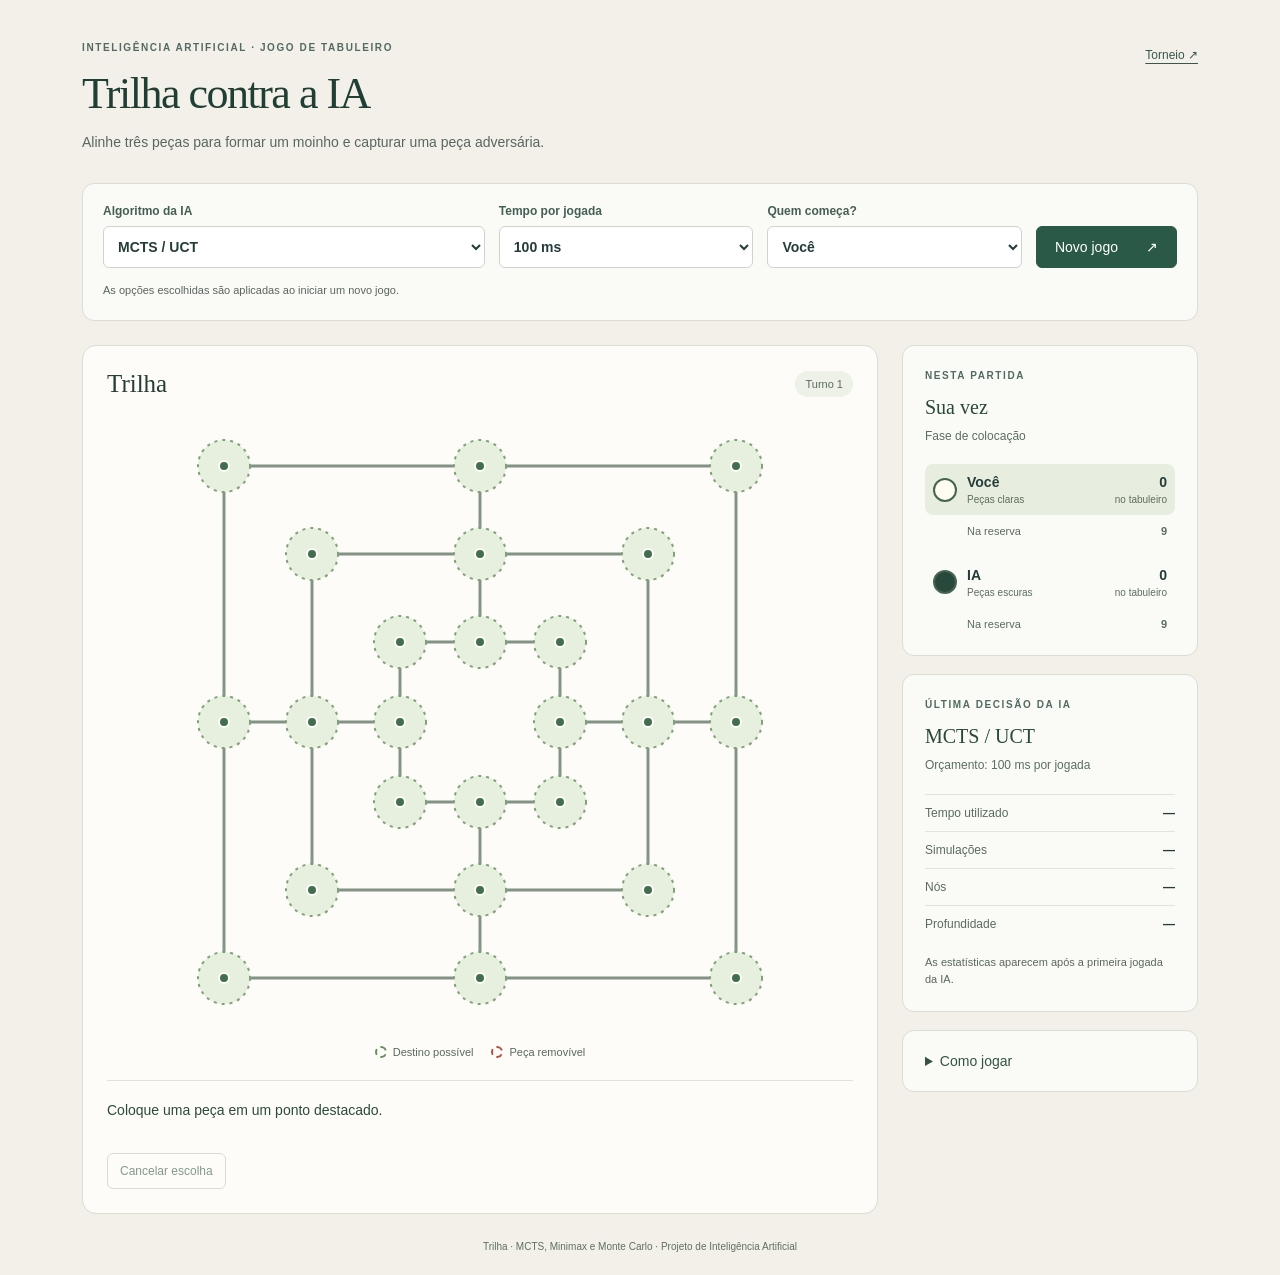
==== index.html @ a3b2ad7b ":rocket: feat: adiciona jogo Trilha e torneio de algoritmos" ====
<!DOCTYPE html>
<html lang="pt-BR">
<head>
  <meta charset="UTF-8">
  <meta name="viewport" content="width=device-width, initial-scale=1">
  <title>Trilha — Você contra a IA</title>
  <link rel="stylesheet" href="estilo.css">
</head>
<body class="pagina-jogo">
<main>
  <header class="cabecalho">
    <div>
      <p class="sobretitulo">INTELIGÊNCIA ARTIFICIAL · JOGO DE TABULEIRO</p>
      <h1>Trilha contra a IA</h1>
      <p class="introducao">Alinhe três peças para formar um moinho e capturar uma peça adversária.</p>
    </div>
    <nav class="botoes"><a class="atalho" href="torneio.html">Torneio ↗</a>
  </header>

  <form id="configuracao" class="configuracao">
    <label>Algoritmo da IA
      <select id="algoritmo">
        <option value="mcts">MCTS / UCT</option>
        <option value="minimax">Minimax com alfa-beta</option>
        <option value="monteCarlo">Monte Carlo plano</option>
      </select>
    </label>
    <label>Tempo por jogada
      <select id="tempo">
        <option value="100">100 ms</option>
        <option value="500">500 ms</option>
        <option value="1000">1000 ms</option>
      </select>
    </label>
    <label>Quem começa?
      <select id="comeca">
        <option value="1">Você</option>
        <option value="2">IA</option>
      </select>
    </label>
    <button type="submit" id="novo-jogo">Novo jogo <span aria-hidden="true">↗</span></button>
    <p class="ajuda-configuracao">As opções escolhidas são aplicadas ao iniciar um novo jogo.</p>
  </form>

  <div class="area-jogo">
    <section class="mesa" aria-label="Tabuleiro e instruções da jogada">
      <div class="titulo-mesa"><h2>Trilha</h2><span id="numero-turno">Turno 1</span></div>
      <svg id="tabuleiro" viewBox="0 0 640 640" role="group" aria-labelledby="titulo-tabuleiro descricao-tabuleiro">
        <title id="titulo-tabuleiro">Tabuleiro de Trilha com 24 posições</title>
        <desc id="descricao-tabuleiro">Clique em uma posição. Também é possível usar Tab para navegar e Enter ou espaço para jogar.</desc>
      </svg>
      <div class="legenda">
        <span><i class="marca destino"></i>Destino possível</span>
        <span><i class="marca captura"></i>Peça removível</span>
      </div>
      <div class="orientacao">
        <p id="mensagem" role="status" aria-live="polite">Preparando a partida...</p>
        <button type="button" id="cancelar" class="botao-discreto" disabled>Cancelar escolha</button>
      </div>
    </section>

    <aside class="lateral" aria-label="Informações da partida">
      <section class="cartao">
        <p class="sobretitulo">NESTA PARTIDA</p>
        <h2 id="vez">Sua vez</h2>
        <p id="fase" class="fase"></p>
        <div id="jogador-humano" class="jogador">
          <span class="amostra clara" aria-hidden="true"></span>
          <div><strong>Você</strong><small>Peças claras</small></div>
          <div class="contagem"><strong id="pecas-humano">0</strong><small>no tabuleiro</small></div>
        </div>
        <p class="reserva">Na reserva <strong id="reserva-humano">9</strong></p>
        <div id="jogador-ia" class="jogador">
          <span class="amostra escura" aria-hidden="true"></span>
          <div><strong>IA</strong><small>Peças escuras</small></div>
          <div class="contagem"><strong id="pecas-ia">0</strong><small>no tabuleiro</small></div>
        </div>
        <p class="reserva">Na reserva <strong id="reserva-ia">9</strong></p>
      </section>

      <section class="cartao">
        <p class="sobretitulo">ÚLTIMA DECISÃO DA IA</p>
        <h2 id="nome-agente">MCTS / UCT</h2>
        <p id="orcamento" class="fase"></p>
        <dl class="estatisticas">
          <div><dt>Tempo utilizado</dt><dd id="estatistica-tempo">—</dd></div>
          <div><dt>Simulações</dt><dd id="estatistica-simulacoes">—</dd></div>
          <div><dt>Nós</dt><dd id="estatistica-nos">—</dd></div>
          <div><dt>Profundidade</dt><dd id="estatistica-profundidade">—</dd></div>
        </dl>
        <p id="aviso-agente" class="nota">As estatísticas aparecem após a primeira jogada da IA.</p>
      </section>

      <details class="cartao regras">
        <summary>Como jogar</summary>
        <ol>
          <li>Coloque suas nove peças nas posições vazias.</li>
          <li>Depois, selecione uma peça e mova para um ponto vizinho vazio.</li>
          <li>Com três peças restantes, você pode voar para qualquer ponto vazio.</li>
          <li>Ao alinhar três peças, escolha uma peça adversária destacada para remover.</li>
        </ol>
        <p>Peças em moinhos ficam protegidas, exceto quando todas as peças adversárias estão em moinhos. Um moinho duplo remove uma peça.</p>
        <p>Sem reserva, perde quem ficar com menos de três peças; após a colocação, também perde quem não puder mover. Repetição, 100 turnos sem captura após a colocação ou 400 turnos totais encerram a partida em empate.</p>
        <p>Use <kbd>Esc</kbd> ou “Cancelar escolha” para cancelar uma seleção ainda não concluída.</p>
      </details>
    </aside>
  </div>
  <footer class="rodape">Trilha · MCTS, Minimax e Monte Carlo · Projeto de Inteligência Artificial</footer>
  <noscript>Ative o JavaScript no navegador para jogar.</noscript>
</main>
<script src="motor.js"></script>
<script src="agentes.js"></script>
<script src="jogo.js"></script>
</body>
</html>
---- estilo.css ----
:root { color-scheme: light; font-family: Arial, sans-serif; color: #172d40; background: #f1f5f9; }
* { box-sizing: border-box; }
body { margin: 0; }
main { max-width: 1000px; margin: 32px auto; padding: 24px; background: white; border-radius: 14px; }
h1, h2 { color: #124c63; }
p, li { line-height: 1.6; }
button, select, input { font: inherit; padding: 10px; border: 1px solid #94a3b8; border-radius: 6px; }
button { cursor: pointer; color: white; background: #125d78; }
button:hover { background: #08445a; }
button:disabled { opacity: .6; cursor: wait; }
button:focus-visible, select:focus-visible, input:focus-visible { outline: 3px solid #de9700; outline-offset: 3px; }
.painel { padding: 16px; margin: 16px 0; background: #eaf2f7; border-radius: 8px; }
.ok { color: #146c39; }
.falhou { color: #b42318; font-weight: bold; }
code { overflow-wrap: anywhere; }
svg { max-width: 100%; height: auto; }
table { width: 100%; border-collapse: collapse; }
th, td { padding: 10px; border-bottom: 1px solid #cbd5e1; text-align: left; }
progress { width: 100%; }
@media (max-width: 600px) { main { margin: 12px; padding: 16px; } }

/* Interface do jogo; as regras e os agentes continuam nos arquivos compartilhados. */
.pagina-jogo { background: #f2f0e9; color: #253c39; }
.pagina-jogo main { max-width: 1180px; margin: 0 auto; padding: 40px 32px 20px; background: transparent; }
.cabecalho { display: flex; justify-content: space-between; align-items: start; gap: 24px; margin-bottom: 30px; }
.sobretitulo { font-size: 10px; font-weight: bold; letter-spacing: 1.6px; margin: 0 0 12px; color: #526a61; }
.pagina-jogo h1 { font-family: Georgia, serif; font-size: clamp(28px, 4vw, 44px); font-weight: normal; letter-spacing: -1.5px; color: #203e34; margin: 0 0 12px; }
.introducao { margin: 0; color: #586760; font-size: 14px; max-width: 580px; }
.atalho { color: #38584b; font-size: 12px; white-space: nowrap; padding-top: 8px; text-underline-offset: 4px; }
.configuracao { display: grid; grid-template-columns: 1.5fr 1fr 1fr auto; align-items: end; gap: 14px; padding: 20px; border: 1px solid #d9ddd2; background: #fafbf7; border-radius: 12px; margin-bottom: 24px; }
.configuracao label { display: grid; gap: 8px; font-size: 12px; font-weight: bold; color: #455e53; }
.configuracao select { width: 100%; min-width: 0; height: 42px; background: white; border-color: #ccd5ca; color: #253c39; font-size: 14px; }
.pagina-jogo button { background: #2b5948; border-color: #2b5948; min-height: 42px; }
.pagina-jogo button:hover { background: #214334; }
#novo-jogo { display: flex; gap: 28px; justify-content: space-between; align-items: center; font-size: 14px; padding-inline: 18px; }
.ajuda-configuracao { grid-column: 1 / -1; margin: 0; color: #59665f; font-size: 11px; }
.area-jogo { display: grid; grid-template-columns: minmax(0, 1fr) 296px; gap: 24px; align-items: start; }
.mesa { background: #fdfcf8; border: 1px solid #d9ddd2; border-radius: 14px; padding: 24px; }
.titulo-mesa { display: flex; justify-content: space-between; align-items: center; }
.titulo-mesa h2 { margin: 0; font-family: Georgia, serif; font-size: 25px; font-weight: normal; color: #263e35; }
.titulo-mesa span { font-size: 11px; color: #5c6c60; padding: 7px 10px; background: #eef1e8; border-radius: 20px; }
#tabuleiro { display: block; width: 100%; max-width: 640px; margin: 4px auto; overflow: visible; touch-action: manipulation; }
.linha-tabuleiro { stroke: #839486; stroke-width: 3; stroke-linecap: round; }
.ponto { outline: none; }
.area-clique { fill: transparent; }
.ponto.permitido { cursor: pointer; }
.realce { fill: none; stroke: transparent; stroke-width: 3; }
.peca { stroke: #7d9181; stroke-width: 2; fill: #fdfcf8; }
.vazio .peca { r: 5; fill: #829786; stroke: #fdfcf8; stroke-width: 2; }
.humano .peca { fill: #fffdf2; stroke: #435f50; stroke-width: 3; filter: drop-shadow(0 2px 2px #243d3526); }
.ia .peca { fill: #29483c; stroke: #19382d; stroke-width: 3; filter: drop-shadow(0 2px 2px #243d3526); }
.destino-possivel .realce { fill: #e7f0df; stroke: #81a17a; stroke-width: 2; stroke-dasharray: 3 5; }
.destino-possivel .peca { fill: #436d4d; }
.selecionado .realce { stroke: #235f99; stroke-width: 4; }
.removivel .realce { stroke: #b44b40; fill: #f9e9e4; stroke-width: 3; stroke-dasharray: 5 4; }
.ponto.permitido:hover .realce { stroke: #2e6550; stroke-width: 4; }
.ponto.removivel:hover .realce { stroke: #b44b40; }
.ponto:focus-visible .realce { stroke: #235f99; stroke-width: 4; stroke-dasharray: none; }
.legenda { display: flex; justify-content: center; flex-wrap: wrap; gap: 18px; color: #59685e; font-size: 11px; }
.legenda span { display: inline-flex; align-items: center; gap: 6px; }
.marca { display: inline-block; width: 12px; height: 12px; border-radius: 50%; border: 2px dashed; }
.marca.destino { border-color: #658b60; }
.marca.captura { border-color: #b44b40; }
.orientacao { margin-top: 22px; padding-top: 18px; border-top: 1px solid #dfe3d9; }
#mensagem { min-height: 44px; margin: 0 0 10px; font-size: 14px; line-height: 1.6; color: #2c4a3b; }
.pagina-jogo .botao-discreto { background: transparent; color: #385947; border: 1px solid #bdcbbb; font-size: 12px; padding: 8px 12px; min-height: 36px; }
.pagina-jogo .botao-discreto:hover { background: #e8eee1; }
.pagina-jogo .botao-discreto:disabled { cursor: default; }
.lateral { display: grid; gap: 18px; }
.cartao { background: #fafbf7; border: 1px solid #d9ddd2; border-radius: 12px; padding: 22px; min-width: 0; }
.cartao h2 { color: #2a4739; font-size: 20px; font-weight: normal; font-family: Georgia, serif; margin: 0 0 8px; }
.fase { font-size: 12px; color: #5c6e60; margin: 0 0 18px; }
.jogador { display: flex; gap: 10px; align-items: center; padding: 10px 8px; border-radius: 8px; }
.jogador.ativo { background: #e8eedf; }
.jogador strong { display: block; font-size: 14px; }
.jogador small { display: block; color: #5c6d5e; font-size: 10px; margin-top: 4px; }
.amostra { width: 24px; height: 24px; border-radius: 50%; flex-shrink: 0; border: 2px solid #476451; }
.amostra.clara { background: #fffdf2; }
.amostra.escura { background: #29483c; }
.contagem { margin-left: auto; text-align: right; }
.reserva { display: flex; justify-content: space-between; margin: 8px 8px 16px 42px; font-size: 11px; color: #5b6c5d; }
.reserva:last-child { margin-bottom: 0; }
.estatisticas { margin: 0; font-size: 12px; }
.estatisticas > div { display: flex; justify-content: space-between; gap: 10px; padding: 11px 0; border-top: 1px solid #e1e6da; }
.estatisticas dt { color: #5b6b5f; }
.estatisticas dd { margin: 0; font-variant-numeric: tabular-nums; font-weight: bold; }
.nota { font-size: 11px; line-height: 1.6; margin: 12px 0 0; color: #59685c; }
.regras summary { cursor: pointer; font-size: 14px; color: #34543f; }
.regras ol { padding-left: 20px; font-size: 12px; }
.regras p { font-size: 12px; color: #53634f; }
.rodape { text-align: center; font-size: 10px; color: #60705f; margin: 24px 0 0; line-height: 1.7; }
.botoes { display: flex; gap: 12px; flex-wrap: wrap; align-items: center; }
.pagina-torneio .cartao { margin-bottom: 20px; }
.aviso { padding: 16px 20px; background: #f7e8c9; border: 1px solid #d1b375; border-radius: 10px; font-size: 13px; }
.campos-torneio { display: grid; grid-template-columns: repeat(3, minmax(0, 1fr)); gap: 18px; }
.campos-torneio label { display: grid; gap: 8px; font-size: 12px; }
.campos-torneio input, .campos-torneio select { width: 100%; min-width: 0; background: white; }
.pagina-torneio fieldset { border: 1px solid #cbd6c7; border-radius: 8px; margin: 18px 0; padding: 16px; }
.pagina-torneio legend { font-size: 13px; padding: 0 7px; }
.pagina-torneio fieldset label { display: inline-flex; gap: 8px; align-items: center; font-size: 13px; margin: 6px 18px 6px 0; }
.pagina-torneio input[type="checkbox"] { accent-color: #2b5948; width: 18px; height: 18px; }
.pagina-torneio progress { accent-color: #2b5948; height: 18px; }
.pagina-torneio h3 { font-family: Georgia, serif; font-size: 19px; font-weight: normal; margin: 30px 0 12px; }
.registro { max-height: 240px; overflow: auto; white-space: pre-wrap; font-size: 12px; line-height: 1.6; }
.carregar { display: grid; gap: 8px; font-size: 12px; max-width: 100%; }
.carregar input { max-width: 100%; font-size: 12px; }
.tabela-rolavel { overflow: auto; margin: 18px 0; border: 1px solid #d9ddd2; border-radius: 6px; }
.tabela-rolavel table { font-size: 12px; white-space: nowrap; }
.tabela-rolavel th { background: #e9efe3; }
.tabela-rolavel td, .tabela-rolavel th { padding: 10px 12px; }
.grafico { background: white; padding: 12px; margin-top: 24px; border: 1px solid #d9ddd2; border-radius: 10px; }
.grafico svg { width: 100%; height: auto; }
#markdown { width: 100%; height: 180px; margin-top: 16px; }
.relatorio .titulo-mesa { gap: 16px; flex-wrap: wrap; }
.relatorio .titulo-mesa label { font-size: 12px; }
@media (max-width: 650px) { .campos-torneio { grid-template-columns: 1fr; } .pagina-torneio .cartao { padding: 16px; } }
@media (max-width: 850px) {
  .pagina-jogo main { padding: 24px 18px; }
  .configuracao { grid-template-columns: 1fr 1fr; }
  .area-jogo { grid-template-columns: minmax(0, 1fr); }
  .lateral { grid-template-columns: 1fr 1fr; }
  .regras { grid-column: 1 / -1; }
}
@media (max-width: 520px) {
  .pagina-jogo main { margin: 0; padding: 24px 12px; }
  .cabecalho { flex-direction: column; gap: 10px; margin-bottom: 20px; }
  .configuracao { padding: 14px; gap: 12px; }
  .configuracao label:first-child { grid-column: 1 / -1; }
  #novo-jogo { grid-column: 1 / -1; }
  .mesa { padding: 16px 10px; }
  .orientacao { margin-inline: 6px; }
  .lateral { grid-template-columns: 1fr; }
  .cartao { padding: 20px; }
}
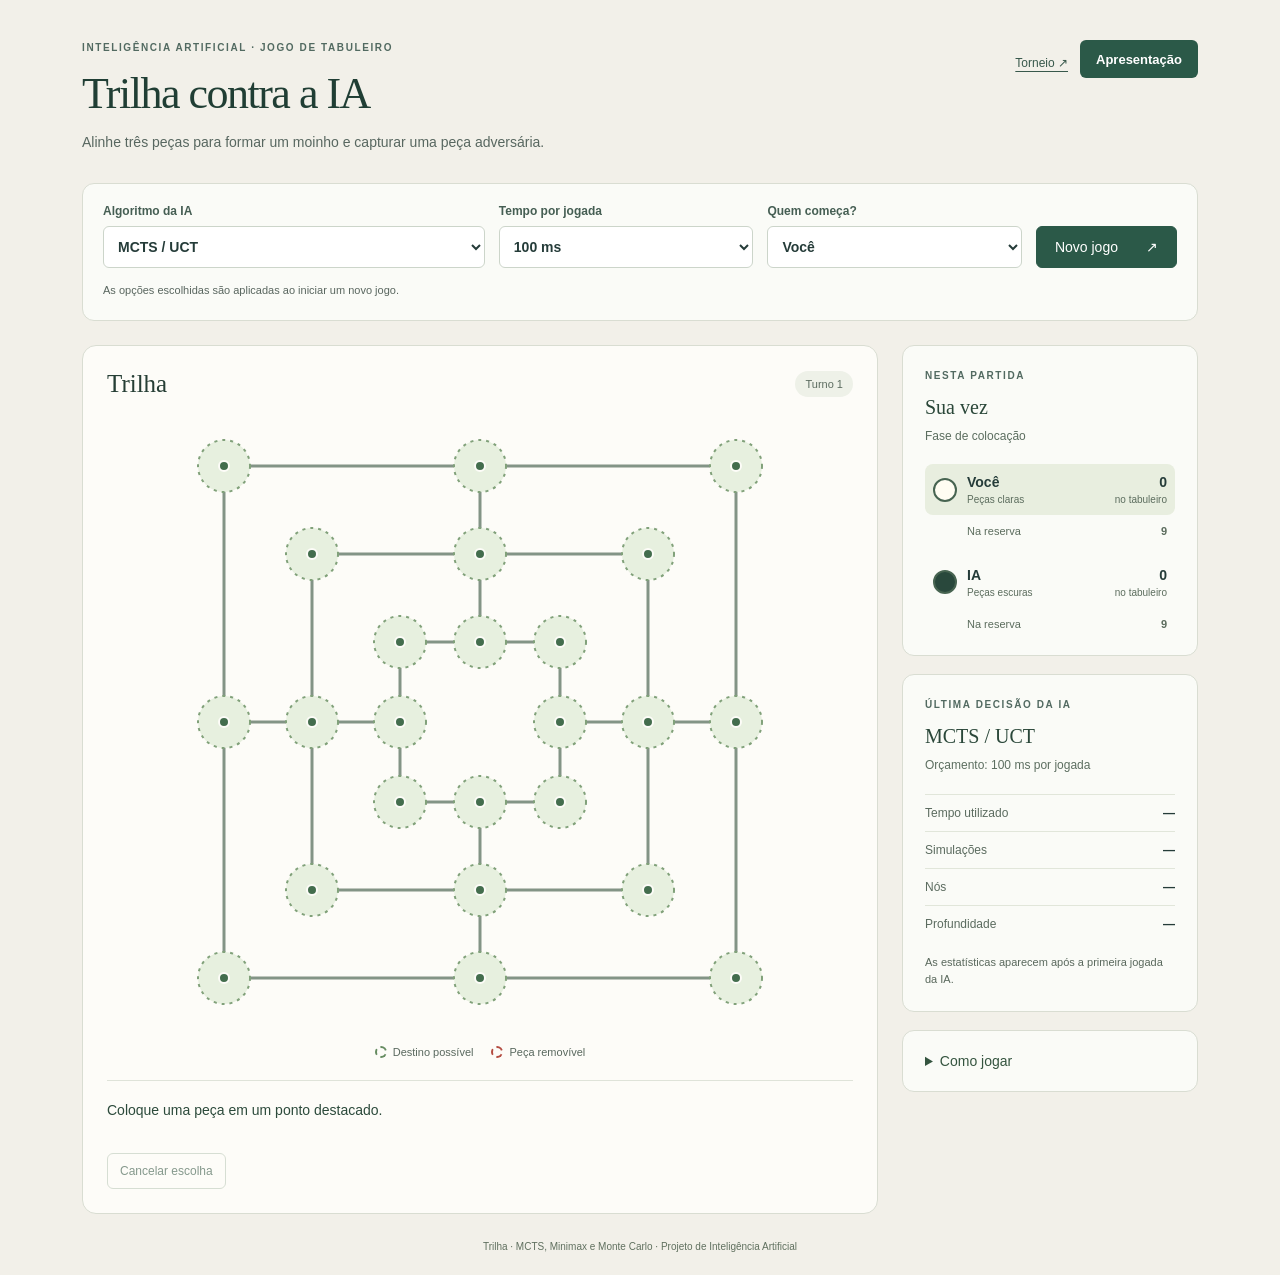
==== commit 6026a31c: "add side" ====
--- a/index.html
+++ b/index.html
@@ -14,7 +14,10 @@
       <h1>Trilha contra a IA</h1>
       <p class="introducao">Alinhe três peças para formar um moinho e capturar uma peça adversária.</p>
     </div>
-    <nav class="botoes"><a class="atalho" href="torneio.html">Torneio ↗</a>
+    <nav class="botoes">
+      <a class="atalho" href="torneio.html">Torneio ↗</a>
+      <a class="botao-apresentacao" href="apresentacao.html">Apresentação</a>
+    </nav>
   </header>
 
   <form id="configuracao" class="configuracao">
--- a/estilo.css
+++ b/estilo.css
@@ -90,6 +90,9 @@
 .regras p { font-size: 12px; color: #53634f; }
 .rodape { text-align: center; font-size: 10px; color: #60705f; margin: 24px 0 0; line-height: 1.7; }
 .botoes { display: flex; gap: 12px; flex-wrap: wrap; align-items: center; }
+.botao-apresentacao { display: inline-flex; align-items: center; min-height: 38px; padding: 8px 16px; border-radius: 6px; background: #2b5948; color: white; font-size: 13px; font-weight: bold; text-decoration: none; white-space: nowrap; }
+.botao-apresentacao:hover { background: #214334; }
+.botao-apresentacao:focus-visible, .atalho:focus-visible { outline: 3px solid #de9700; outline-offset: 3px; }
 .pagina-torneio .cartao { margin-bottom: 20px; }
 .aviso { padding: 16px 20px; background: #f7e8c9; border: 1px solid #d1b375; border-radius: 10px; font-size: 13px; }
 .campos-torneio { display: grid; grid-template-columns: repeat(3, minmax(0, 1fr)); gap: 18px; }
